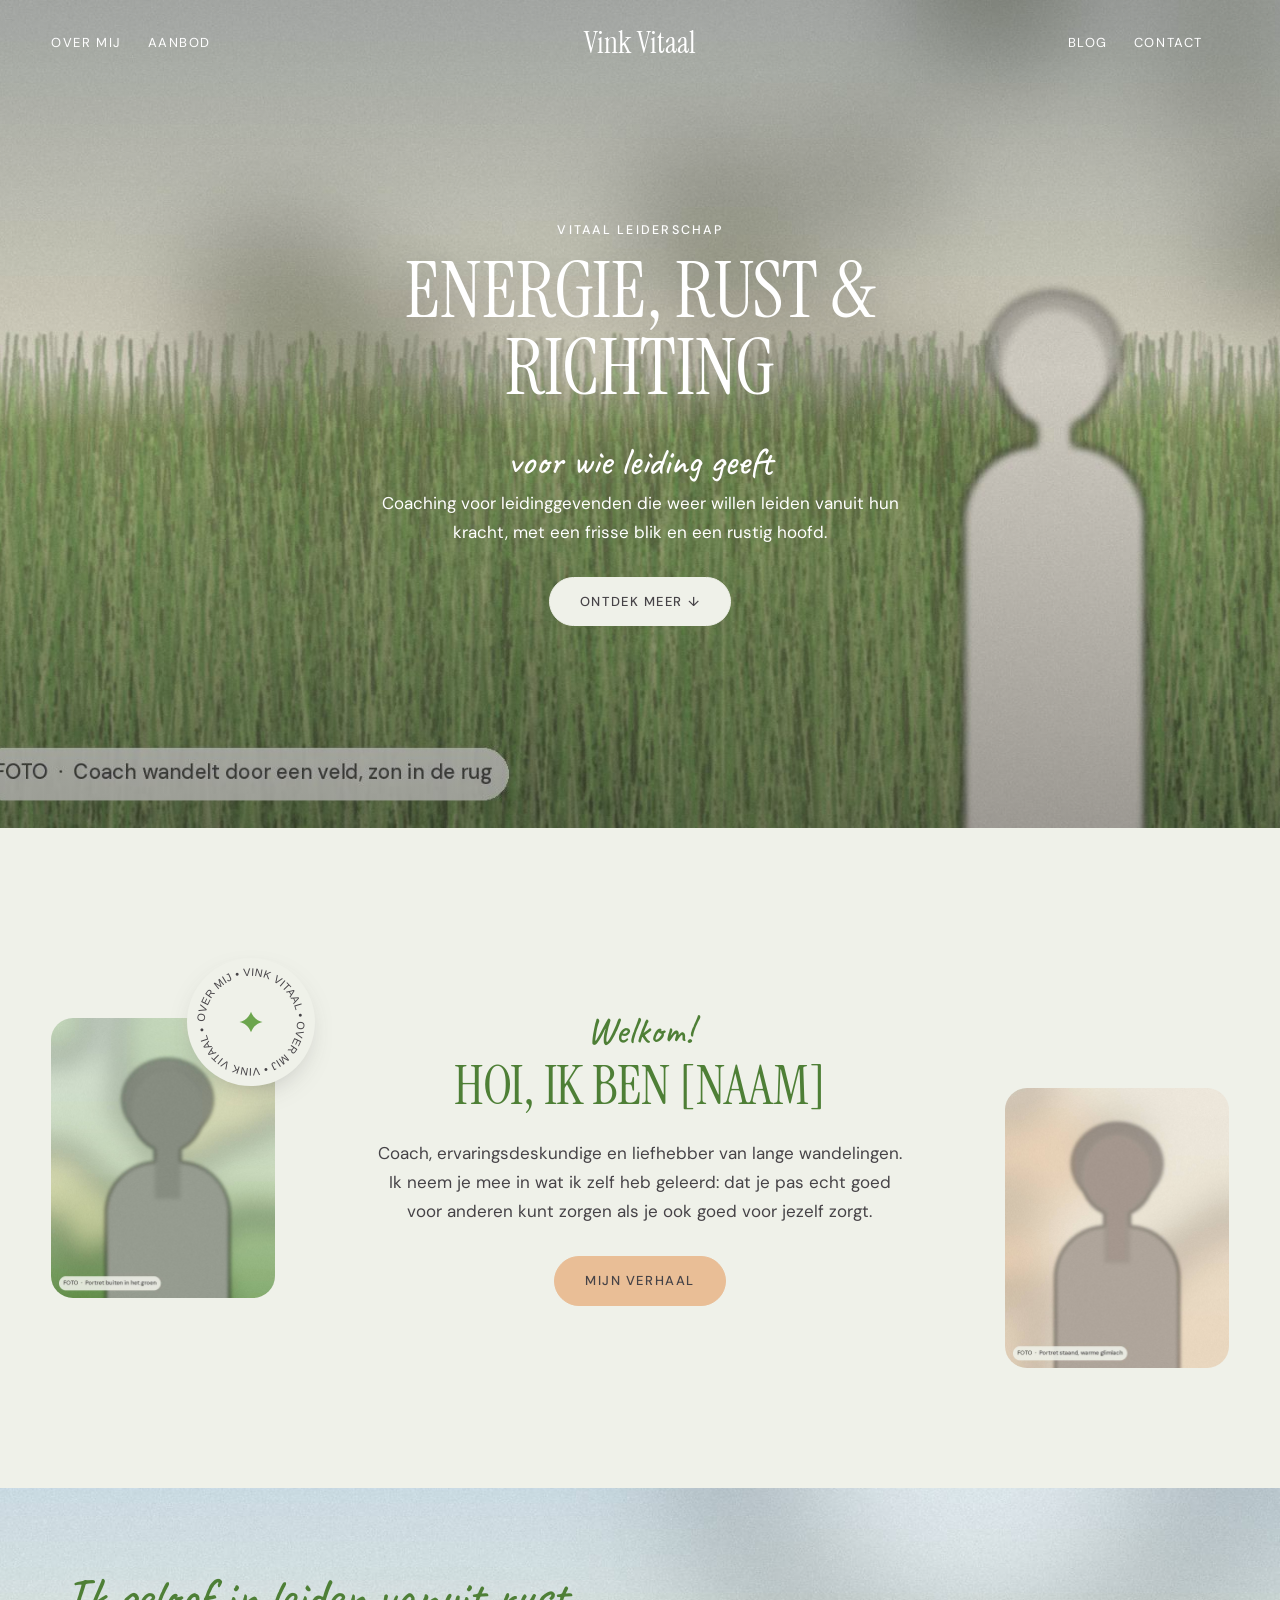
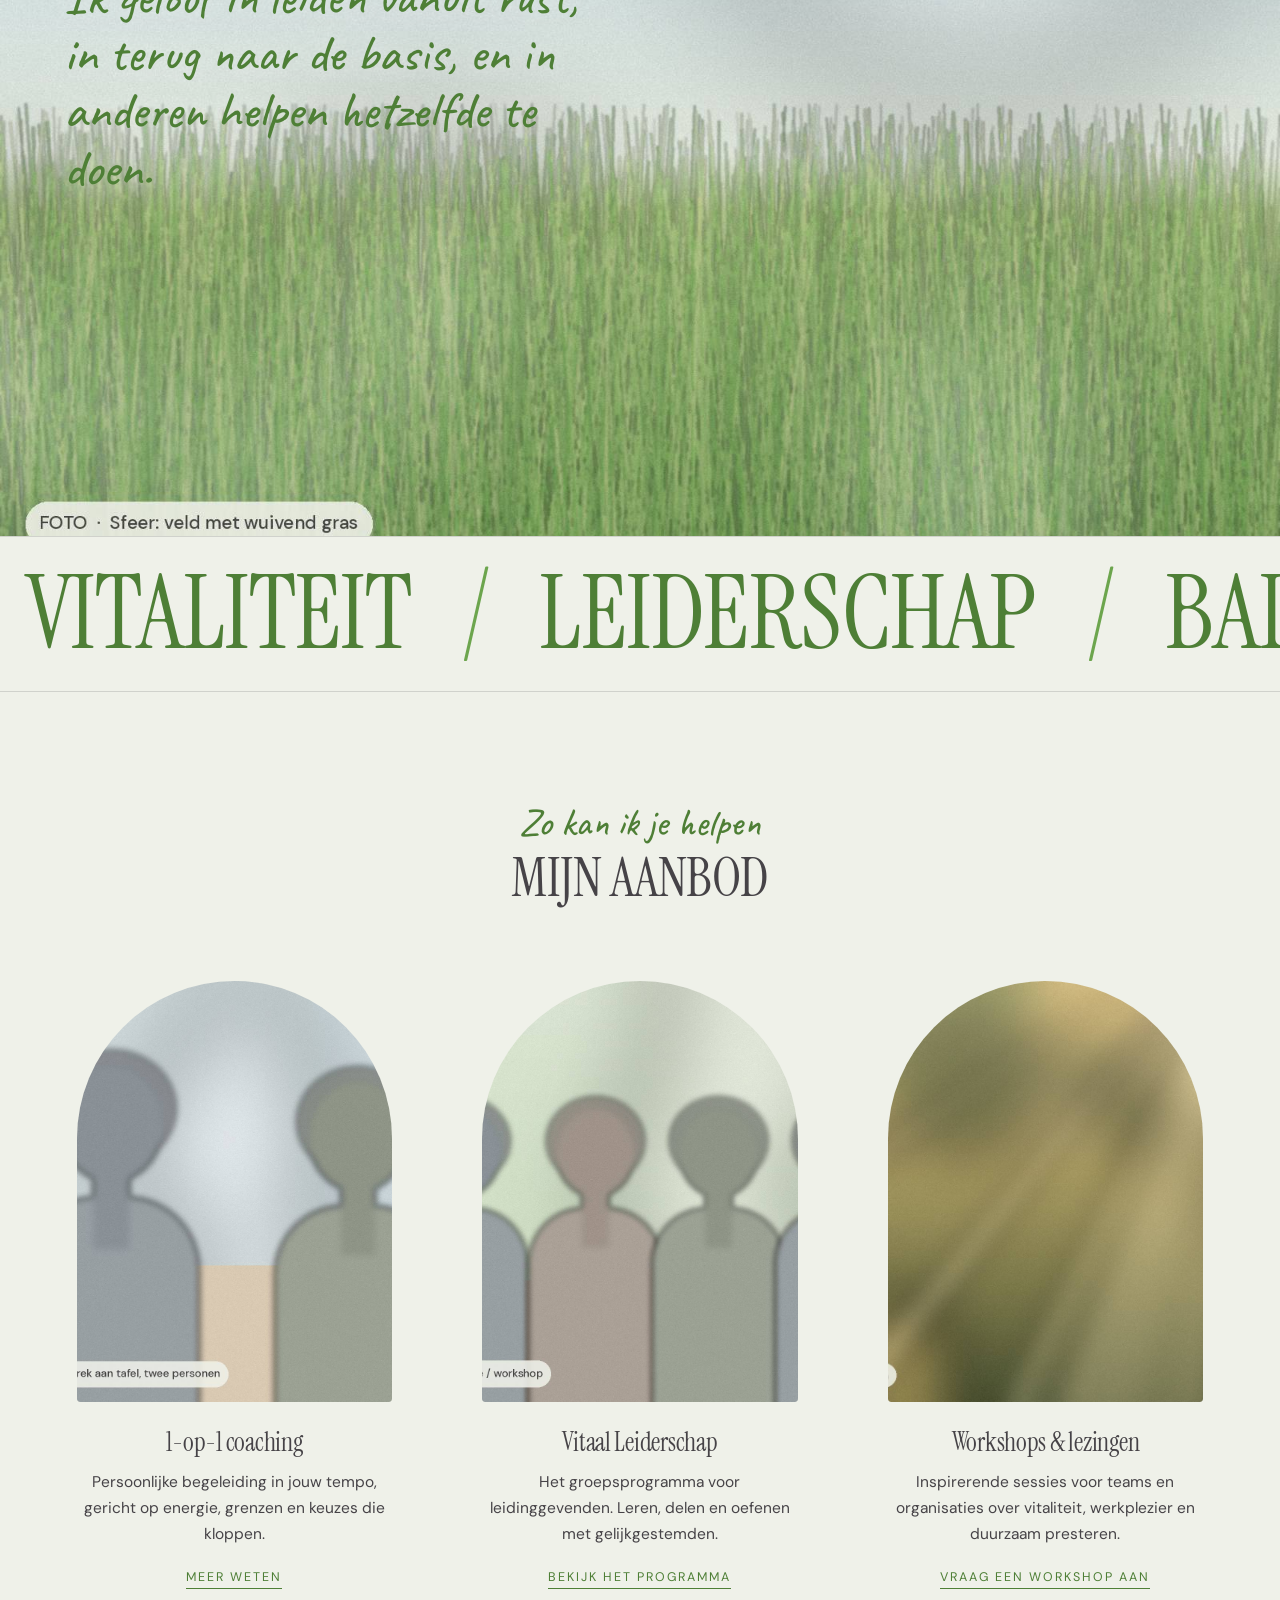
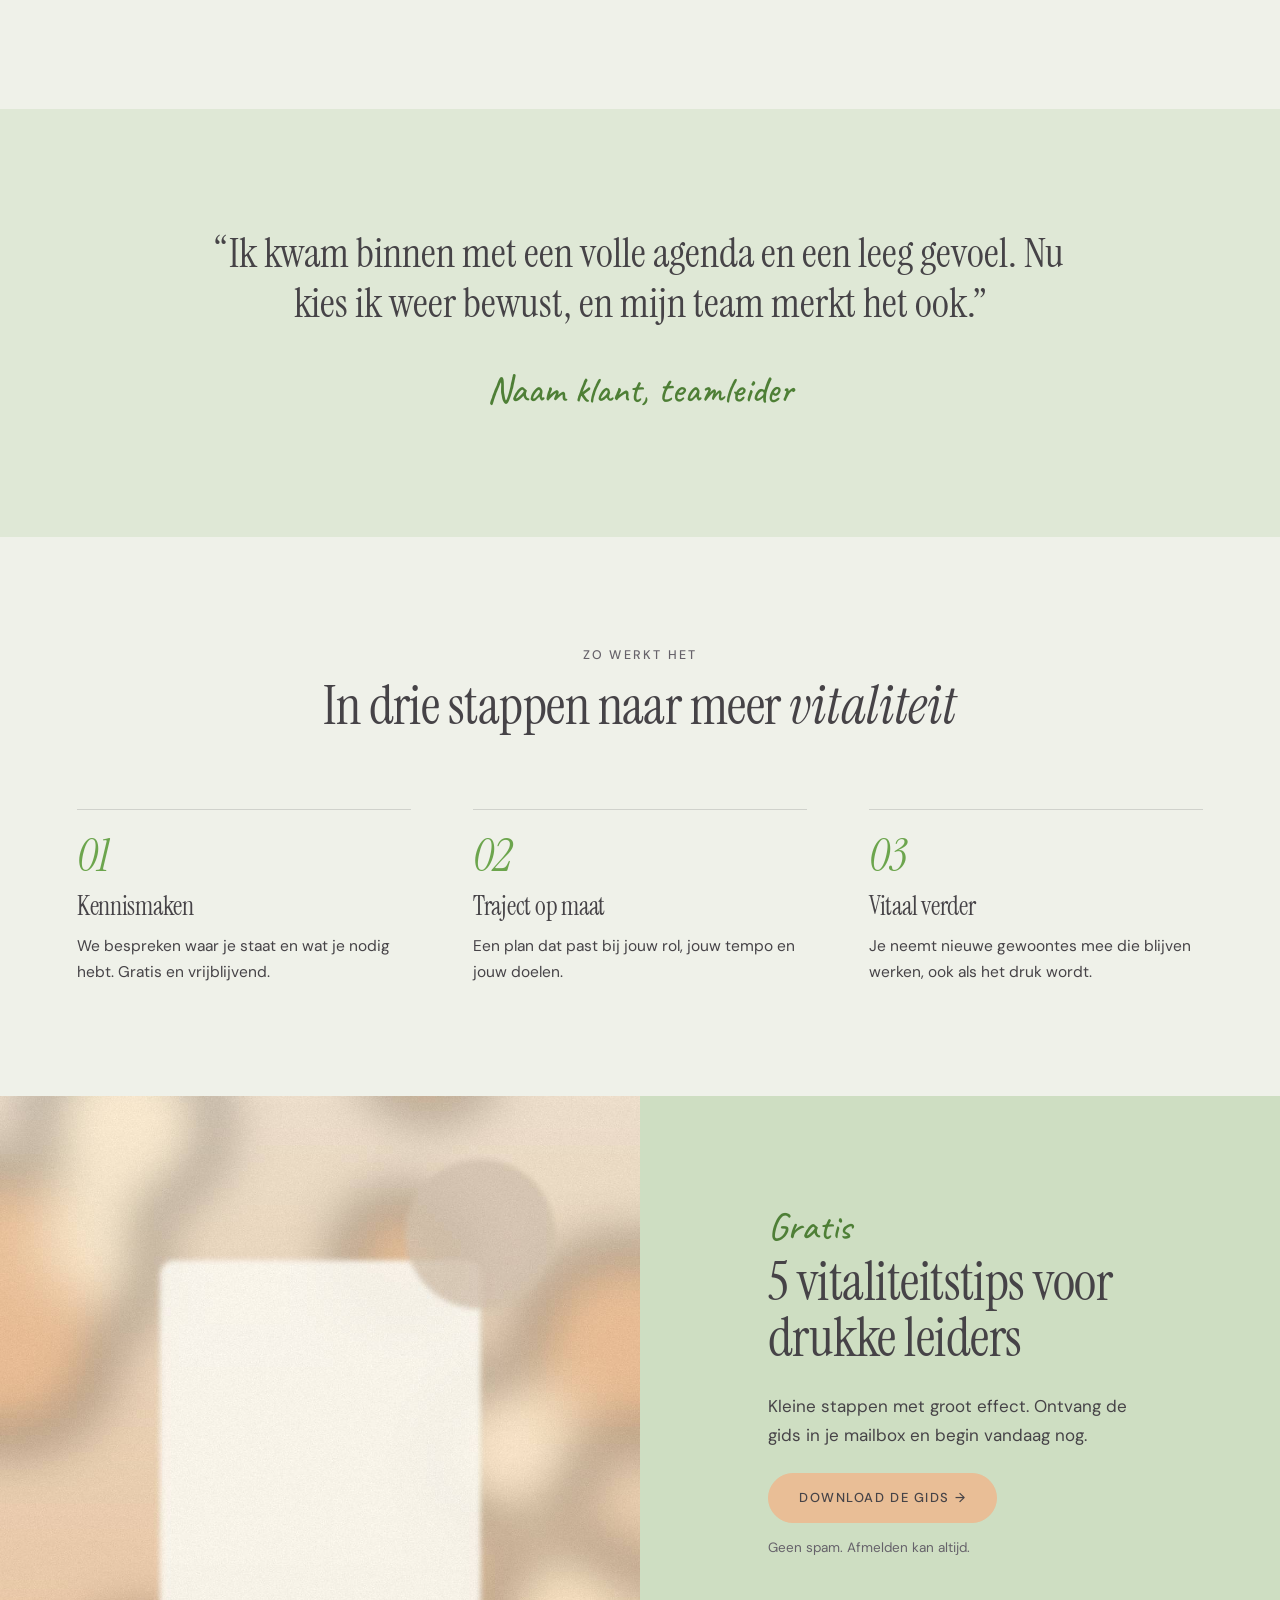
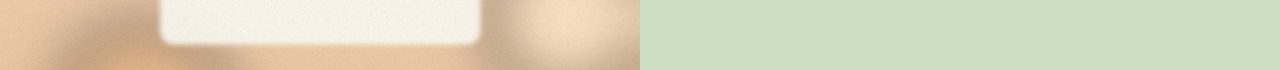
==== preview/vv-template-2-natuur.html @ 7d939888 "Drie Divi-landingspagina-templates voor Vink Vitaal - divi/vink-vitaal.css: centraal stylesheet (pal" ====
<!doctype html>
<html lang="nl">
<head>
<meta charset="utf-8">
<meta name="viewport" content="width=device-width, initial-scale=1">
<title>Vink Vitaal – Template 2 Natuur</title>
<link rel="preconnect" href="https://fonts.googleapis.com">
<link rel="preconnect" href="https://fonts.gstatic.com" crossorigin>
<link href="https://fonts.googleapis.com/css2?family=Caveat:wght@500&family=DM+Sans:ital,opsz,wght@0,9..40,300..600;1,9..40,300..600&family=Instrument+Serif:ital@0;1&display=swap" rel="stylesheet">
<link rel="stylesheet" href="divi-shim.css">
<link rel="stylesheet" href="../divi/vink-vitaal.css">
<style>
.et_pb_section_0{padding-top:130px;padding-bottom:110px;}
@media (max-width:767px){.et_pb_section_0{padding-top:110px;padding-bottom:80px;}}
.et_pb_row_0{width:92%;max-width:1360px;padding-top:28px;padding-bottom:28px;}
.et_pb_row_1{width:88%;max-width:900px;padding-top:0px;padding-bottom:0px;}
.et_pb_button_0_wrapper{margin-top:26px!important;margin-bottom:0px!important}
.et_pb_section_1{padding-top:120px;padding-bottom:120px;}
@media (max-width:767px){.et_pb_section_1{padding-top:64px;padding-bottom:64px;}}
.et_pb_row_2{width:92%;max-width:1300px;padding-top:0px;padding-bottom:0px;}
.et_pb_image_0 .et_pb_image_wrap,.et_pb_image_0 img{width:100%}
.et_pb_button_1_wrapper{margin-top:24px!important;margin-bottom:0px!important}
.et_pb_image_1 .et_pb_image_wrap,.et_pb_image_1 img{width:100%}
.et_pb_section_2{padding-top:80px;padding-bottom:300px;}
@media (max-width:767px){.et_pb_section_2{padding-top:56px;padding-bottom:200px;}}
.et_pb_row_3{width:90%;max-width:1300px;padding-top:0px;padding-bottom:0px;}
.et_pb_section_3{padding-top:26px;padding-bottom:26px;}
@media (max-width:767px){.et_pb_section_3{padding-top:18px;padding-bottom:18px;}}
.et_pb_row_4{width:100%;max-width:100%;padding-top:0px;padding-bottom:0px;}
.et_pb_section_4{padding-top:110px;padding-bottom:120px;}
@media (max-width:767px){.et_pb_section_4{padding-top:64px;padding-bottom:64px;}}
.et_pb_row_5{width:88%;max-width:1240px;padding-top:0px;padding-bottom:50px;}
.et_pb_row_6{width:88%;max-width:1240px;padding-top:0px;padding-bottom:0px;}
.et_pb_image_2 .et_pb_image_wrap,.et_pb_image_2 img{width:100%}
.et_pb_text_7{margin-top:26px!important;margin-bottom:0px!important}
.et_pb_image_3 .et_pb_image_wrap,.et_pb_image_3 img{width:100%}
.et_pb_text_8{margin-top:26px!important;margin-bottom:0px!important}
.et_pb_image_4 .et_pb_image_wrap,.et_pb_image_4 img{width:100%}
.et_pb_text_9{margin-top:26px!important;margin-bottom:0px!important}
.et_pb_section_5{padding-top:120px;padding-bottom:120px;}
@media (max-width:767px){.et_pb_section_5{padding-top:64px;padding-bottom:64px;}}
.et_pb_row_7{width:88%;max-width:900px;padding-top:0px;padding-bottom:0px;}
.et_pb_section_6{padding-top:110px;padding-bottom:110px;}
@media (max-width:767px){.et_pb_section_6{padding-top:64px;padding-bottom:64px;}}
.et_pb_row_8{width:88%;max-width:900px;padding-top:0px;padding-bottom:50px;}
.et_pb_row_9{width:88%;max-width:1240px;padding-top:0px;padding-bottom:0px;}
.et_pb_section_7{padding-top:0px;padding-bottom:0px;}
@media (max-width:767px){.et_pb_section_7{padding-top:0px;padding-bottom:0px;}}
.et_pb_row_10{width:100%;max-width:100%;padding-top:0px;padding-bottom:0px;}
.et_pb_column_20{padding:110px 10% 110px 10%}
@media (max-width:767px){.et_pb_column_20{padding:56px 6% 56px 6%}}
.et_pb_button_2_wrapper{margin-top:24px!important;margin-bottom:14px!important}
</style>
</head>
<body>
<div id="page-container"><div id="et-main-area"><div id="main-content"><div class="et-l et-l--post"><div class="et_builder_inner_content">
<div class="et_pb_section et_pb_section_0 vv vv-hero-vol vv-overlay et_section_regular" style="background-color:#5C6B45;background-image:url(../afbeeldingen/vv-hero-natuur.jpg);background-size:cover;background-position:center;">
<div class="et_pb_row et_pb_row_0 et_pb_gutters3 vv-topbalk vv-midden">
<div class="et_pb_column et_pb_column_1_3 et_pb_column_0" style="">
<div class="et_pb_module et_pb_text et_pb_text_0 et_pb_text_align_left et_pb_bg_layout_light vv-menu vv-op-foto"><div class="et_pb_text_inner"><p><a href="#">Over mij</a><a href="#">Aanbod</a></p></div></div>
</div>
<div class="et_pb_column et_pb_column_1_3 et_pb_column_1" style="">
<div class="et_pb_module et_pb_text et_pb_text_1 et_pb_text_align_center et_pb_bg_layout_light vv-merknaam vv-op-foto"><div class="et_pb_text_inner"><p>Vink Vitaal</p></div></div>
</div>
<div class="et_pb_column et_pb_column_1_3 et_pb_column_2 et-last-child" style="">
<div class="et_pb_module et_pb_text et_pb_text_2 et_pb_text_align_left et_pb_bg_layout_light vv-menu vv-op-foto"><div class="et_pb_text_inner"><p style="text-align:right"><a href="#">Blog</a><a href="#">Contact</a></p></div></div>
</div>
</div>
<div class="et_pb_row et_pb_row_1 et_pb_gutters3">
<div class="et_pb_column et_pb_column_4_4 et_pb_column_3 et-last-child" style="">
<div class="et_pb_module et_pb_text et_pb_text_3 et_pb_text_align_center et_pb_bg_layout_light vv-op-foto vv-hoofdletters vv-smal" data-vv-anim><div class="et_pb_text_inner"><h4>Vitaal Leiderschap</h4>
<h1>Energie, rust &amp; richting</h1>
<p class="vv-hand">voor wie leiding geeft</p>
<p>Coaching voor leidinggevenden die weer willen leiden vanuit hun kracht, met een frisse blik en een rustig hoofd.</p></div></div>
<div class="et_pb_button_module_wrapper et_pb_button_0_wrapper et_pb_button_alignment_center et_pb_module" data-vv-anim><a class="et_pb_button et_pb_button_0 vv-btn vv-btn--licht et_pb_bg_layout_light" href="#welkom">Ontdek meer ↓</a></div>
</div>
</div>
</div>
<div class="et_pb_section et_pb_section_1 vv  et_section_regular" style="background-color:#EFF1E9;">
<div class="et_pb_row et_pb_row_2 et_pb_gutters4 vv-midden">
<div class="et_pb_column et_pb_column_1_4 et_pb_column_4" style="">
<div class="et_pb_module et_pb_code et_pb_code_0 vv-badge-wrap"><div class="et_pb_code_inner"><div class="vv-badge" aria-hidden="true"></div></div></div>
<div class="et_pb_module et_pb_image et_pb_image_0 vv-beeld vv-beeld--staand" data-vv-anim><span class="et_pb_image_wrap"><img src="../afbeeldingen/vv-portret-buiten.jpg" alt="Portret van de coach buiten"></span></div>
</div>
<div class="et_pb_column et_pb_column_1_2 et_pb_column_5" style="">
<div class="et_pb_module et_pb_text et_pb_text_4 et_pb_text_align_center et_pb_bg_layout_light vv-hoofdletters vv-groen-kop" data-vv-anim><div class="et_pb_text_inner"><p class="vv-hand">Welkom!</p>
<h2>Hoi, ik ben [Naam]</h2>
<p>Coach, ervaringsdeskundige en liefhebber van lange wandelingen. Ik neem je mee in wat ik zelf heb geleerd: dat je pas echt goed voor anderen kunt zorgen als je ook goed voor jezelf zorgt.</p></div></div>
<div class="et_pb_button_module_wrapper et_pb_button_1_wrapper et_pb_button_alignment_center et_pb_module" data-vv-anim><a class="et_pb_button et_pb_button_1 vv-btn vv-btn--warm et_pb_bg_layout_light" href="#">Mijn verhaal</a></div>
</div>
<div class="et_pb_column et_pb_column_1_4 et_pb_column_6 et-last-child" style="">
<div class="et_pb_module et_pb_image et_pb_image_1 vv-beeld vv-beeld--staand vv-omlaag" data-vv-anim><span class="et_pb_image_wrap"><img src="../afbeeldingen/vv-portret-staand.jpg" alt="Portret van de coach"></span></div>
</div>
</div>
</div>
<div class="et_pb_section et_pb_section_2 vv vv-hoog et_section_regular" style="background-color:#CEDEC2;background-image:url(../afbeeldingen/vv-sfeer-gras.jpg);background-size:cover;background-position:center;">
<div class="et_pb_row et_pb_row_3 et_pb_gutters3">
<div class="et_pb_column et_pb_column_1_2 et_pb_column_7" style="">
<div class="et_pb_module et_pb_text et_pb_text_5 et_pb_text_align_left et_pb_bg_layout_light vv-hand-groot" data-vv-anim><div class="et_pb_text_inner"><p>Ik geloof in leiden vanuit rust, in terug naar de basis, en in anderen helpen hetzelfde te doen.</p></div></div>
</div>
<div class="et_pb_column et_pb_column_1_2 et_pb_column_8 et-last-child" style="">
</div>
</div>
</div>
<div class="et_pb_section et_pb_section_3 vv vv-lijnen et_section_regular" style="background-color:#EFF1E9;">
<div class="et_pb_row et_pb_row_4 et_pb_gutters3">
<div class="et_pb_column et_pb_column_4_4 et_pb_column_9 et-last-child" style="">
<div class="et_pb_module et_pb_code et_pb_code_1"><div class="et_pb_code_inner"><div class="vv-band vv-band--groot" aria-hidden="true"><div class="vv-band__spoor"><span>Vitaliteit</span><span>Leiderschap</span><span>Balans</span><span>Energie</span><span>Rust</span><span>Vitaliteit</span><span>Leiderschap</span><span>Balans</span><span>Energie</span><span>Rust</span></div></div></div></div>
</div>
</div>
</div>
<div class="et_pb_section et_pb_section_4 vv  et_section_regular" style="background-color:#EFF1E9;">
<div class="et_pb_row et_pb_row_5 et_pb_gutters3">
<div class="et_pb_column et_pb_column_4_4 et_pb_column_10 et-last-child" style="">
<div class="et_pb_module et_pb_text et_pb_text_6 et_pb_text_align_center et_pb_bg_layout_light vv-hoofdletters" data-vv-anim><div class="et_pb_text_inner"><p class="vv-hand">Zo kan ik je helpen</p><h2>Mijn aanbod</h2></div></div>
</div>
</div>
<div class="et_pb_row et_pb_row_6 et_pb_gutters4">
<div class="et_pb_column et_pb_column_1_3 et_pb_column_11" style="">
<div class="et_pb_module et_pb_image et_pb_image_2 vv-beeld vv-beeld--boog" data-vv-anim><span class="et_pb_image_wrap"><img src="../afbeeldingen/vv-werk-gesprek.jpg" alt="Coachgesprek"></span></div>
<div class="et_pb_module et_pb_text et_pb_text_7 et_pb_text_align_center et_pb_bg_layout_light vv-dienst" data-vv-anim><div class="et_pb_text_inner"><h3>1-op-1 coaching</h3><p>Persoonlijke begeleiding in jouw tempo, gericht op energie, grenzen en keuzes die kloppen.</p><p class="vv-meer"><a href="#">Meer weten</a></p></div></div>
</div>
<div class="et_pb_column et_pb_column_1_3 et_pb_column_12" style="">
<div class="et_pb_module et_pb_image et_pb_image_3 vv-beeld vv-beeld--boog" data-vv-anim><span class="et_pb_image_wrap"><img src="../afbeeldingen/vv-werk-team.jpg" alt="Teamsessie"></span></div>
<div class="et_pb_module et_pb_text et_pb_text_8 et_pb_text_align_center et_pb_bg_layout_light vv-dienst" data-vv-anim><div class="et_pb_text_inner"><h3>Vitaal Leiderschap</h3><p>Het groepsprogramma voor leidinggevenden. Leren, delen en oefenen met gelijkgestemden.</p><p class="vv-meer"><a href="#">Bekijk het programma</a></p></div></div>
</div>
<div class="et_pb_column et_pb_column_1_3 et_pb_column_13 et-last-child" style="">
<div class="et_pb_module et_pb_image et_pb_image_4 vv-beeld vv-beeld--boog" data-vv-anim><span class="et_pb_image_wrap"><img src="../afbeeldingen/vv-sfeer-bos.jpg" alt="Sfeerbeeld bos"></span></div>
<div class="et_pb_module et_pb_text et_pb_text_9 et_pb_text_align_center et_pb_bg_layout_light vv-dienst" data-vv-anim><div class="et_pb_text_inner"><h3>Workshops &amp; lezingen</h3><p>Inspirerende sessies voor teams en organisaties over vitaliteit, werkplezier en duurzaam presteren.</p><p class="vv-meer"><a href="#">Vraag een workshop aan</a></p></div></div>
</div>
</div>
</div>
<div class="et_pb_section et_pb_section_5 vv  et_section_regular" style="background-color:#DFE8D6;">
<div class="et_pb_row et_pb_row_7 et_pb_gutters3">
<div class="et_pb_column et_pb_column_4_4 et_pb_column_14 et-last-child" style="">
<div class="et_pb_module et_pb_text et_pb_text_10 et_pb_text_align_center et_pb_bg_layout_light vv-groot-citaat" data-vv-anim><div class="et_pb_text_inner"><p>“Ik kwam binnen met een volle agenda en een leeg gevoel. Nu kies ik weer bewust, en mijn team merkt het ook.”</p>
<p class="vv-hand">Naam klant, teamleider</p></div></div>
</div>
</div>
</div>
<div class="et_pb_section et_pb_section_6 vv  et_section_regular" style="background-color:#EFF1E9;">
<div class="et_pb_row et_pb_row_8 et_pb_gutters3">
<div class="et_pb_column et_pb_column_4_4 et_pb_column_15 et-last-child" style="">
<div class="et_pb_module et_pb_text et_pb_text_11 et_pb_text_align_center et_pb_bg_layout_light" data-vv-anim><div class="et_pb_text_inner"><h4>Zo werkt het</h4><h2>In drie stappen naar meer <em>vitaliteit</em></h2></div></div>
</div>
</div>
<div class="et_pb_row et_pb_row_9 et_pb_gutters3">
<div class="et_pb_column et_pb_column_1_3 et_pb_column_16" style="">
<div class="et_pb_module et_pb_text et_pb_text_12 et_pb_text_align_left et_pb_bg_layout_light vv-stap" data-vv-anim><div class="et_pb_text_inner"><span class="vv-nummer">01</span><h3>Kennismaken</h3><p>We bespreken waar je staat en wat je nodig hebt. Gratis en vrijblijvend.</p></div></div>
</div>
<div class="et_pb_column et_pb_column_1_3 et_pb_column_17" style="">
<div class="et_pb_module et_pb_text et_pb_text_13 et_pb_text_align_left et_pb_bg_layout_light vv-stap" data-vv-anim><div class="et_pb_text_inner"><span class="vv-nummer">02</span><h3>Traject op maat</h3><p>Een plan dat past bij jouw rol, jouw tempo en jouw doelen.</p></div></div>
</div>
<div class="et_pb_column et_pb_column_1_3 et_pb_column_18 et-last-child" style="">
<div class="et_pb_module et_pb_text et_pb_text_14 et_pb_text_align_left et_pb_bg_layout_light vv-stap" data-vv-anim><div class="et_pb_text_inner"><span class="vv-nummer">03</span><h3>Vitaal verder</h3><p>Je neemt nieuwe gewoontes mee die blijven werken, ook als het druk wordt.</p></div></div>
</div>
</div>
</div>
<div class="et_pb_section et_pb_section_7 vv  et_section_regular" style="background-color:#EFF1E9;">
<div class="et_pb_row et_pb_row_10 et_pb_gutters1 et_pb_equal_columns">
<div class="et_pb_column et_pb_column_1_2 et_pb_column_19 vv-beeldkolom" style="background-color:#ECDAC4;background-image:url(../afbeeldingen/vv-sfeer-detail.jpg);background-size:cover;background-position:center;">
</div>
<div class="et_pb_column et_pb_column_1_2 et_pb_column_20 et-last-child" style="background-color:#CEDEC2;">
<div class="et_pb_module et_pb_text et_pb_text_15 et_pb_text_align_left et_pb_bg_layout_light" data-vv-anim><div class="et_pb_text_inner"><p class="vv-hand">Gratis</p>
<h2>5 vitaliteitstips voor drukke leiders</h2>
<p>Kleine stappen met groot effect. Ontvang de gids in je mailbox en begin vandaag nog.</p></div></div>
<div class="et_pb_button_module_wrapper et_pb_button_2_wrapper et_pb_button_alignment_left et_pb_module" data-vv-anim><a class="et_pb_button et_pb_button_2 vv-btn vv-btn--warm et_pb_bg_layout_light" href="#">Download de gids →</a></div>
<div class="et_pb_module et_pb_text et_pb_text_16 et_pb_text_align_left et_pb_bg_layout_light vv-noot" data-vv-anim><div class="et_pb_text_inner"><p>Geen spam. Afmelden kan altijd.</p></div></div>
</div>
</div>
</div>
</div></div></div></div></div>
<script src="divi-shim.js"></script>
</body>
</html>
---- preview/divi-shim.css ----
/* Alleen voor de preview: een benadering van Divi's eigen basis-CSS,
   zodat divi/vink-vitaal.css hier hetzelfde werkt als op de echte site.
   Dit bestand hoort NIET in WordPress. */
*, *::before, *::after { box-sizing: border-box; }
html, body { margin: 0; padding: 0; }
body { font-family: 'Open Sans', Arial, sans-serif; font-size: 14px; color: #666; line-height: 1.7em; background: #fff; }
h1, h2, h3, h4, h5, h6 { margin: 0; padding-bottom: 10px; line-height: 1em; font-weight: 500; color: #333; }
p { margin: 0; padding-bottom: 1em; }
p:last-of-type { padding-bottom: 0; }
ul { margin: 0; padding: 0 0 23px 1em; line-height: 26px; }
a { color: #2ea3f2; text-decoration: none; }
img { max-width: 100%; height: auto; vertical-align: middle; border: 0; }

.et_pb_section { position: relative; background-color: #fff; background-position: 50%; background-size: cover; padding: 4% 0; }
.et_pb_row { width: 80%; max-width: 1080px; margin: auto; position: relative; padding: 2% 0; }
.et_pb_row::after { content: ""; display: block; clear: both; visibility: hidden; height: 0; }
.et_pb_column { float: left; position: relative; z-index: 2; min-height: 1px; background-size: cover; background-position: center; }
.et_pb_column_4_4 { width: 100%; }
.et_pb_gutters3 .et_pb_column { margin-right: 5.5%; }
.et_pb_gutters3 .et_pb_column_1_2 { width: 47.25%; }
.et_pb_gutters3 .et_pb_column_1_3 { width: 29.6667%; }
.et_pb_gutters3 .et_pb_column_2_3 { width: 64.833%; }
.et_pb_gutters3 .et_pb_column_1_4 { width: 20.875%; }
.et_pb_gutters1 .et_pb_column { margin-right: 0; }
.et_pb_gutters1 .et_pb_column_1_2 { width: 50%; }
.et_pb_gutters1 .et_pb_column_1_3 { width: 33.3333%; }
.et_pb_gutters1 .et_pb_column_1_4 { width: 25%; }
.et_pb_gutters2 .et_pb_column { margin-right: 3%; }
.et_pb_gutters2 .et_pb_column_1_2 { width: 48.5%; }
.et_pb_gutters2 .et_pb_column_1_3 { width: 31.3333%; }
.et_pb_gutters2 .et_pb_column_1_4 { width: 22.75%; }
.et_pb_gutters4 .et_pb_column { margin-right: 8%; }
.et_pb_gutters4 .et_pb_column_1_2 { width: 46%; }
.et_pb_gutters4 .et_pb_column_1_3 { width: 28%; }
.et_pb_gutters4 .et_pb_column_1_4 { width: 19%; }
.et_pb_row .et_pb_column.et-last-child { margin-right: 0; }
.et_pb_equal_columns { display: flex; }
.et_pb_equal_columns > .et_pb_column { float: none; }

.et_pb_module { position: relative; background-size: cover; background-position: 50%; }
.et_pb_column .et_pb_module:not(:last-child) { margin-bottom: 30px; }
.et_pb_gutters1 .et_pb_column .et_pb_module:not(:last-child) { margin-bottom: 0; }
.et_pb_text { word-wrap: break-word; }
.et_pb_text_align_center { text-align: center; }
.et_pb_button_module_wrapper.et_pb_button_alignment_center { text-align: center; }
.et_pb_button_module_wrapper.et_pb_button_alignment_right { text-align: right; }
.et_pb_button { display: inline-block; position: relative; font-size: 20px; font-weight: 500; padding: .3em 1em; line-height: 1.7em !important; background: transparent; border: 2px solid; border-radius: 3px; color: #2ea3f2; }
.et_pb_image { margin-left: auto; margin-right: auto; line-height: 0; }
.et_pb_image .et_pb_image_wrap { display: inline-block; position: relative; max-width: 100%; }
.et_pb_toggle { border: 1px solid #d9d9d9; padding: 20px; background: #f4f4f4; }
.et_pb_toggle_title { position: relative; cursor: pointer; }
.et_pb_toggle_close .et_pb_toggle_content { display: none; }

[data-vv-anim] { opacity: 0; transform: translateY(28px); transition: opacity .9s ease-out, transform .9s ease-out; }
[data-vv-anim].vv-in { opacity: 1; transform: none; }

@media (max-width: 980px) {
  .et_pb_section { padding: 50px 0; }
  .et_pb_row { padding: 30px 0; }
  .et_pb_row .et_pb_column { width: 100% !important; margin-right: 0 !important; margin-bottom: 30px; }
  .et_pb_row .et_pb_column.et-last-child { margin-bottom: 0; }
  .et_pb_equal_columns { display: block; }
}
@media (prefers-reduced-motion: reduce) { [data-vv-anim] { opacity: 1; transform: none; transition: none; } }
---- divi/vink-vitaal.css ----
/* ==========================================================================
   VINK VITAAL — centraal stylesheet voor de Divi-templates
   --------------------------------------------------------------------------
   Waar plakken:  Divi > Thema-opties > Algemeen > Aangepaste CSS
                  (of in style.css van een child theme)
   Lettertypes:   zie divi/head-fonts.html (Divi > Thema-opties > Integratie)

   Hoe het werkt:
   - Elke sectie in de templates heeft de CSS-klasse "vv". Alleen binnen die
     secties geldt deze opmaak; de rest van je site blijft ongemoeid.
   - Kleuren en lettertypes staan hieronder als variabelen. Pas je hier één
     waarde aan, dan verandert het op alle drie de templates tegelijk.
   ========================================================================== */

:root {
  /* Basispalet uit VitaalLeiderschap_kleuropties.pdf */
  --vv-antraciet: #464347;
  --vv-creme: #EFF1E9;
  --vv-oranje: #E18030;
  --vv-groen: #6CA54D;
  --vv-blauw: #286BAE;

  /* Afgeleide, rustige tinten (gemengd met crème) voor kleurvlakken.
     Briefing: "kleuren van teksten en vlakken rustig, foto's brengen kleur". */
  --vv-creme-licht: #F7F8F3;   /* kaarten */
  --vv-salie-licht: #DFE8D6;   /* 12% groen */
  --vv-salie: #CEDEC2;         /* 25% groen */
  --vv-blauw-zacht: #C7D6DD;   /* 20% blauw */
  --vv-blauw-mid: #82A7C9;     /* grote decoratieve letters */
  --vv-zand: #ECDAC4;          /* 20% oranje */
  --vv-warm: #E9BE96;          /* 45% oranje, warme knop */
  --vv-groen-diep: #4E7F36;    /* groen voor knoppen/tekst: leesbaar (AA) */

  --vv-tekst: var(--vv-antraciet);
  --vv-tekst-zacht: #66626A;
  --vv-lijn: rgba(70, 67, 71, .18);

  --vv-serif: 'Instrument Serif', Georgia, 'Times New Roman', serif;
  --vv-sans: 'DM Sans', system-ui, -apple-system, 'Segoe UI', Arial, sans-serif;
  --vv-hand: 'Caveat', 'Segoe Script', cursive;

  --vv-radius: 22px;
  --vv-radius-klein: 12px;
  --vv-schaduw: 0 18px 40px -22px rgba(70, 67, 71, .35);
}

/* ---------- Basis typografie ---------------------------------------------- */

.vv {
  font-family: var(--vv-sans);
  color: var(--vv-tekst);
  -webkit-font-smoothing: antialiased;
}
.vv .et_pb_module p,
.vv .et_pb_module li {
  font-family: var(--vv-sans);
  font-size: 17px;
  line-height: 1.7;
  color: var(--vv-tekst);
  font-weight: 400;
}
.vv .et_pb_module p { padding-bottom: 1em; }
.vv .et_pb_module p:last-child { padding-bottom: 0; }
.vv .et_pb_module strong { font-weight: 600; }

.vv .et_pb_module h1,
.vv .et_pb_module h2,
.vv .et_pb_module h3 {
  font-family: var(--vv-serif);
  font-weight: 400;
  color: var(--vv-tekst);
  letter-spacing: -0.01em;
  padding-bottom: 0;
  margin: 0 0 .45em;
}
.vv .et_pb_module h1 { font-size: clamp(44px, 6vw, 84px); line-height: 1.0; }
.vv .et_pb_module h2 { font-size: clamp(34px, 4.2vw, 58px); line-height: 1.06; }
.vv .et_pb_module h3 { font-size: clamp(26px, 2.4vw, 34px); line-height: 1.12; }
.vv .et_pb_module h1 em,
.vv .et_pb_module h2 em,
.vv .et_pb_module h3 em { font-style: italic; }

/* h4 = klein "label" boven een kop (eyebrow) */
.vv .et_pb_module h4 {
  font-family: var(--vv-sans);
  font-size: 12.5px;
  font-weight: 500;
  letter-spacing: .18em;
  text-transform: uppercase;
  color: var(--vv-tekst-zacht);
  line-height: 1.4;
  padding-bottom: 0;
  margin: 0 0 1.1em;
}
.vv .et_pb_module h5 {
  font-family: var(--vv-sans);
  font-size: 14px; font-weight: 500;
  color: var(--vv-tekst-zacht);
  padding: 0; margin: 1.2em 0 0;
}
.vv .et_pb_module a:not(.et_pb_button) { color: var(--vv-groen-diep); }

/* Hulpklassen voor tekstmodules */
.vv .vv-hoofdletters h1, .vv .vv-hoofdletters h2 { text-transform: uppercase; letter-spacing: -0.005em; }
.vv .vv-groen-kop h1, .vv .vv-groen-kop h2 { color: var(--vv-groen-diep); }
.vv .vv-intro p { font-size: 19px; }
.vv .vv-smal { max-width: 560px; }
.vv .et_pb_text_align_center.vv-smal { margin-left: auto; margin-right: auto; }
.vv .vv-statement h2 { font-size: clamp(32px, 3.8vw, 52px); line-height: 1.12; }

/* Handgeschreven accent (Caveat): <p class="vv-hand">Welkom!</p> */
.vv .et_pb_module .vv-hand,
.vv .et_pb_module p.vv-hand {
  font-family: var(--vv-hand);
  font-size: clamp(30px, 3vw, 42px);
  line-height: 1.1;
  color: var(--vv-groen-diep);
  font-weight: 500;
  padding-bottom: .15em;
}

.vv .vv-hand-groot.et_pb_module p {
  font-family: var(--vv-hand); font-size: clamp(34px, 4vw, 56px); line-height: 1.12;
  color: var(--vv-groen-diep); font-weight: 500; text-shadow: 0 0 24px rgba(255,255,255,.55);
}

/* Handgetekende cirkel om een woord: <span class="vv-cirkel">woord</span> */
.vv .vv-cirkel { position: relative; display: inline-block; white-space: nowrap; }
.vv .vv-cirkel::after {
  content: ""; position: absolute; left: -10%; top: -14%; width: 120%; height: 132%;
  background: url("data:image/svg+xml,%3Csvg xmlns='http://www.w3.org/2000/svg' viewBox='0 0 200 80' preserveAspectRatio='none'%3E%3Cpath d='M30 12 C 80 -2, 175 4, 192 32 C 206 60, 140 76, 88 74 C 36 72, 4 60, 8 38 C 12 18, 52 8, 118 10' fill='none' stroke='%236CA54D' stroke-width='2.2' stroke-linecap='round'/%3E%3C/svg%3E") no-repeat center / 100% 100%;
  pointer-events: none;
}

/* Tekst op een donkere foto */
.vv .vv-op-foto h1, .vv .vv-op-foto h2, .vv .vv-op-foto h3,
.vv .vv-op-foto h4, .vv .vv-op-foto p { color: #fff !important; }
.vv .vv-op-foto h1, .vv .vv-op-foto h2 { text-shadow: 0 2px 30px rgba(0,0,0,.18); }

/* ---------- Knoppen ------------------------------------------------------- */
/* Divi-knopmodule + klasse "vv-btn" (plus eventueel een variant). */

.vv .et_pb_button.vv-btn,
.vv .et_pb_button.vv-btn:hover {
  font-family: var(--vv-sans) !important;
  font-size: 13px !important;
  font-weight: 500 !important;
  letter-spacing: .12em !important;
  text-transform: uppercase !important;
  line-height: 1.2 !important;
  padding: 16px 30px !important;
  border-radius: 999px !important;
  border: 1px solid var(--vv-groen-diep) !important;
  background: var(--vv-groen-diep) !important;
  color: #fff !important;
}
.vv .et_pb_button.vv-btn { transition: transform .25s ease, background-color .25s ease, color .25s ease, box-shadow .25s ease !important; }
.vv .et_pb_button.vv-btn:hover {
  background: var(--vv-antraciet) !important;
  border-color: var(--vv-antraciet) !important;
  transform: translateY(-2px);
  box-shadow: var(--vv-schaduw);
}
.vv .et_pb_button.vv-btn::after,
.vv .et_pb_button.vv-btn::before { display: none !important; }

/* Variant: omlijnd */
.vv .et_pb_button.vv-btn--lijn { background: transparent !important; color: var(--vv-tekst) !important; border-color: var(--vv-tekst) !important; }
.vv .et_pb_button.vv-btn--lijn:hover { background: var(--vv-antraciet) !important; color: #fff !important; }
/* Variant: warm (zachte oranjetint, donkere tekst) */
.vv .et_pb_button.vv-btn--warm { background: var(--vv-warm) !important; border-color: var(--vv-warm) !important; color: var(--vv-antraciet) !important; }
.vv .et_pb_button.vv-btn--warm:hover { background: var(--vv-antraciet) !important; border-color: var(--vv-antraciet) !important; color: #fff !important; }
/* Variant: licht (op een foto) */
.vv .et_pb_button.vv-btn--licht { background: var(--vv-creme) !important; border-color: var(--vv-creme) !important; color: var(--vv-antraciet) !important; }
.vv .et_pb_button.vv-btn--licht:hover { background: #fff !important; border-color: #fff !important; color: var(--vv-antraciet) !important; }
/* Variant: omlijnd licht (op een foto) */
.vv .et_pb_button.vv-btn--lijn-licht { background: transparent !important; color: #fff !important; border-color: rgba(255,255,255,.8) !important; }
.vv .et_pb_button.vv-btn--lijn-licht:hover { background: var(--vv-creme) !important; border-color: var(--vv-creme) !important; color: var(--vv-antraciet) !important; }
/* Variant: rechthoekig (template Rust) */
.vv .et_pb_button.vv-btn--recht { border-radius: 2px !important; }
/* Variant: klein (topbalk) */
.vv .et_pb_button.vv-btn--klein { padding: 11px 20px !important; font-size: 11.5px !important; }

/* Kaart = tekstmodule + direct daaronder een knopmodule */
.vv .vv-kaart {
  background: var(--vv-creme-licht);
  border-radius: var(--vv-radius) var(--vv-radius) 0 0;
  padding: 44px 40px 26px;
  margin-bottom: 0 !important;
  text-align: center;
}
.vv .vv-kaart + .et_pb_button_module_wrapper {
  background: var(--vv-creme-licht);
  border-radius: 0 0 var(--vv-radius) var(--vv-radius);
  padding: 4px 40px 44px;
  margin-bottom: 0 !important;
  text-align: center;
}
.vv .vv-kaart h3 { font-size: clamp(30px, 2.8vw, 40px); }

/* ---------- Lopende tekstband (Code-module) -------------------------------
   <div class="vv-band"><div class="vv-band__spoor">
     <span>Tekst</span><span>Tekst</span> ... (2x dezelfde reeks)
   </div></div>                                                              */
.vv .vv-band { overflow: hidden; width: 100%; }
.vv .vv-band__spoor {
  display: flex; width: max-content;
  animation: vv-band 38s linear infinite;
}
.vv .vv-band:hover .vv-band__spoor { animation-play-state: paused; }
.vv .vv-band__spoor span {
  font-family: var(--vv-serif);
  font-size: 22px; line-height: 1;
  text-transform: uppercase; letter-spacing: .04em;
  color: var(--vv-tekst);
  padding: 0 28px; white-space: nowrap;
  display: inline-flex; align-items: center;
}
.vv .vv-band__spoor span::after { content: "✳"; font-size: 14px; color: var(--vv-groen); margin-left: 56px; }
.vv .vv-band--groot .vv-band__spoor { animation-duration: 55s; }
.vv .vv-band--groot .vv-band__spoor span { font-size: clamp(54px, 8vw, 120px); color: var(--vv-groen-diep); padding: 0 .25em; letter-spacing: -.005em; }
.vv .vv-band--groot .vv-band__spoor span::after { content: "/"; font-size: inherit; color: var(--vv-groen); margin-left: .5em; }
.vv .vv-band--klein .vv-band__spoor span { font-family: var(--vv-sans); font-size: 12.5px; letter-spacing: .2em; }
@keyframes vv-band { from { transform: translateX(0); } to { transform: translateX(-50%); } }

/* ---------- Beelden ------------------------------------------------------- */
.vv .vv-beeld { margin-bottom: 0 !important; width: 100%; }
.vv .vv-beeld .et_pb_image_wrap { display: block; width: 100%; overflow: hidden; border-radius: var(--vv-radius); }
.vv .vv-beeld img { display: block; width: 100%; height: 100%; object-fit: cover; transition: transform 1.2s ease; }
.vv .vv-beeld:hover img { transform: scale(1.03); }
.vv .vv-beeld--staand img { aspect-ratio: 4 / 5; }
.vv .vv-beeld--liggend img { aspect-ratio: 4 / 3; }
.vv .vv-beeld--hero img { aspect-ratio: 5 / 4; }
.vv .vv-beeld--vierkant img { aspect-ratio: 1 / 1; }
.vv .vv-beeld--boog .et_pb_image_wrap { border-radius: 999px 999px var(--vv-radius) var(--vv-radius); }
.vv .vv-beeld--boog img { aspect-ratio: 3 / 4; }
.vv .vv-beeld--recht .et_pb_image_wrap { border-radius: 0; }
.vv .vv-beeld--klein .et_pb_image_wrap { border-radius: var(--vv-radius-klein); }

/* Logo in de topbalk */
.vv .vv-logo { margin-bottom: 0 !important; }
.vv .vv-logo img { width: 150px; height: auto; }

/* Zwevende kleine fotootjes (template Groei) — verdwijnen op mobiel */
.vv .vv-zweef { position: absolute !important; z-index: 3; width: 34% !important; box-shadow: var(--vv-schaduw); border-radius: var(--vv-radius-klein); }
.vv .vv-zweef--lb { left: -22%; top: -6%; transform: rotate(-4deg); }
.vv .vv-zweef--rb { right: -34%; bottom: -16%; width: 30% !important; transform: rotate(3deg); }

/* ---------- Draaiende badge (Code-module met <div class="vv-badge"></div>) */
.vv .vv-badge-wrap { position: relative; height: 0; margin: 0 !important; z-index: 4; }
.vv .vv-badge {
  position: absolute; right: -40px; top: -60px;
  width: 128px; height: 128px; border-radius: 50%;
  background: var(--vv-creme) url("data:image/svg+xml,%3Csvg xmlns='http://www.w3.org/2000/svg' viewBox='0 0 200 200'%3E%3Cdefs%3E%3Cpath id='c' d='M100,100 m-72,0 a72,72 0 1,1 144,0 a72,72 0 1,1 -144,0'/%3E%3C/defs%3E%3Ctext font-family='DM Sans,Arial,sans-serif' font-size='17' letter-spacing='3' fill='%23464347'%3E%3CtextPath href='%23c' textLength='446' lengthAdjust='spacing'%3EOVER MIJ • VINK VITAAL • OVER MIJ • VINK VITAAL • %3C/textPath%3E%3C/text%3E%3Cpath d='M100 84 C104 94,110 98,118 100 C110 102,104 106,100 116 C96 106,90 102,82 100 C90 98,96 94,100 84Z' fill='%236CA54D'/%3E%3C/svg%3E") center / 100% 100% no-repeat;
  animation: vv-draai 22s linear infinite;
  box-shadow: 0 10px 30px -14px rgba(70,67,71,.4);
}
@keyframes vv-draai { to { transform: rotate(360deg); } }

/* ---------- Kaarten met citaten (ervaringen) ------------------------------ */
.vv .vv-citaat {
  background: var(--vv-creme-licht);
  border-radius: var(--vv-radius);
  padding: 34px 32px 30px;
  height: 100%;
  transition: transform .35s ease, box-shadow .35s ease;
}
.vv .vv-citaat:hover { transform: translateY(-4px); box-shadow: var(--vv-schaduw); }
.vv .vv-citaat h3 { font-size: 26px; line-height: 1.15; margin-bottom: .6em; }
.vv .vv-citaat p { font-size: 15.5px; }
.vv .vv-initialen {
  display: inline-flex; align-items: center; justify-content: center;
  width: 48px; height: 48px; border-radius: 50%;
  background: var(--vv-salie); color: var(--vv-groen-diep);
  font-family: var(--vv-serif); font-size: 20px; font-style: italic;
  margin-bottom: 18px;
}
.vv .vv-gelijk .et_pb_column { display: flex; flex-direction: column; }
.vv .vv-gelijk .et_pb_column > .et_pb_module:last-child { flex: 1; }

/* Groot citaat (één ervaring) */
.vv .vv-groot-citaat p:first-child {
  font-family: var(--vv-serif); font-size: clamp(28px, 3.2vw, 44px); line-height: 1.2;
}

/* ---------- Grote typografie ---------------------------------------------- */
.vv .vv-reuze h2 {
  font-size: clamp(56px, 14vw, 230px) !important;
  line-height: .86 !important;
  text-transform: uppercase;
  color: var(--vv-blauw-mid) !important;
  letter-spacing: -0.02em;
  white-space: nowrap;
  margin: 0 !important;
}
.vv .vv-reuze h2 em { text-transform: none; }

/* ---------- Secties ------------------------------------------------------- */
.vv .et_pb_column { position: relative; }
.vv-hero-vol { min-height: 92vh; display: flex; flex-direction: column; justify-content: center; }
/* Topbalk bovenin een hero-sectie */
.vv .vv-topbalk { position: absolute !important; top: 0; left: 0; right: 0; margin: 0 auto !important; z-index: 5; }
.vv .vv-topbalk--lijn { border-bottom: 1px solid rgba(255,255,255,.35); }
@media (min-width: 981px) {
  .vv .vv-midden { display: flex; align-items: center; }
  .vv .vv-midden > .et_pb_column { float: none; }
  .vv .vv-omlaag { margin-top: 140px; }
}
.vv-overlay { position: relative; }
.vv-overlay::before {
  content: ""; position: absolute; inset: 0; z-index: 1; pointer-events: none;
  background: linear-gradient(180deg, rgba(40,38,41,.30) 0%, rgba(40,38,41,.12) 45%, rgba(40,38,41,.38) 100%);
}
.vv-overlay > .et_pb_row { position: relative; z-index: 2; }

.vv-hoog { min-height: 72vh; }
.vv-overflow { overflow: hidden; }
.vv .vv-kolom-midden { display: flex; flex-direction: column; justify-content: center; }
.vv .vv-beeldkolom { min-height: 340px; }

/* Topbalk */
.vv .vv-menu p { font-size: 13px !important; letter-spacing: .12em; text-transform: uppercase; }
.vv .vv-menu a { color: inherit !important; text-decoration: none; margin-right: 26px; }
.vv .vv-merknaam p { font-family: var(--vv-serif) !important; font-size: 30px !important; line-height: 1 !important; }

/* Kolommen met een dunne verticale lijn ertussen (template Rust) */
.vv .vv-lijnkolommen > .et_pb_column:not(:last-child) { border-right: 1px solid var(--vv-lijn); }
.vv-lijnen { border-top: 1px solid var(--vv-lijn); border-bottom: 1px solid var(--vv-lijn); }

/* "Leiden vanuit —— rust" onderschrift */
.vv .vv-lijntekst { display: flex; align-items: center; gap: 18px; font-size: 12.5px; letter-spacing: .18em; text-transform: uppercase; color: var(--vv-tekst-zacht); }
.vv .vv-lijntekst::before { content: none; }
.vv .vv-lijntekst i { flex: 1; height: 1px; background: var(--vv-lijn); }
.vv .vv-lijntekst em { font-family: var(--vv-serif); font-size: 20px; letter-spacing: .02em; text-transform: none; }

/* Dienstkaart met dunne rand (template Rust) */
.vv .vv-rand {
  border: 1px solid var(--vv-lijn);
  padding: 18px 18px 30px;
  height: 100%;
  background: rgba(255,255,255,.25);
  transition: background-color .35s ease;
}
.vv .vv-rand:hover { background: rgba(255,255,255,.6); }
.vv .vv-rand .vv-beeld { margin-bottom: 22px !important; }
.vv .vv-dienst h3 { font-size: 26px; }
.vv .vv-dienst p { font-size: 15.5px; }
.vv .vv-meer a { font-size: 12.5px; letter-spacing: .16em; text-transform: uppercase; text-decoration: none; border-bottom: 1px solid currentColor; padding-bottom: 3px; }

/* Stappen */
.vv .vv-stap { border-top: 1px solid var(--vv-lijn); padding-top: 22px; }
.vv .vv-stap .vv-nummer { display: block; font-family: var(--vv-serif); font-style: italic; font-size: 46px; line-height: 1; color: var(--vv-groen); margin-bottom: 14px; }
.vv .vv-stap h3 { font-size: 26px; }
.vv .vv-stap p { font-size: 15.5px; }

/* Lijst met vinkjes */
.vv .vv-vinklijst ul { list-style: none; padding: 0 !important; margin: 0 0 1.4em; }
.vv .vv-vinklijst li { position: relative; padding: 0 0 .7em 34px; }
.vv .vv-vinklijst li::before {
  content: ""; position: absolute; left: 0; top: .32em; width: 20px; height: 20px; border-radius: 50%;
  background: var(--vv-salie) url("data:image/svg+xml,%3Csvg xmlns='http://www.w3.org/2000/svg' viewBox='0 0 20 20'%3E%3Cpath d='M6 10.5l2.6 2.6L14.5 7' fill='none' stroke='%234E7F36' stroke-width='1.8' stroke-linecap='round' stroke-linejoin='round'/%3E%3C/svg%3E") center / 100% no-repeat;
}

/* Kleine noot onder een knop */
.vv .vv-noot p { font-size: 13.5px !important; color: var(--vv-tekst-zacht) !important; }

/* ---------- Veelgestelde vragen (Divi Toggle-module + klasse vv-vraag) ---- */
.vv .et_pb_toggle.vv-vraag {
  background: transparent !important;
  border: 0; border-bottom: 1px solid var(--vv-lijn);
  padding: 26px 0; margin-bottom: 0 !important;
}
.vv .et_pb_toggle.vv-vraag .et_pb_toggle_title {
  font-family: var(--vv-serif); font-size: 26px; line-height: 1.2; font-weight: 400;
  color: var(--vv-tekst); padding: 0 48px 0 0; margin: 0; cursor: pointer; position: relative;
}
.vv .et_pb_toggle.vv-vraag .et_pb_toggle_title::before {
  content: "+" !important; font-family: var(--vv-sans) !important; font-size: 26px; font-weight: 300;
  color: var(--vv-groen-diep); position: absolute; right: 4px; top: 50%; margin-top: -.6em; line-height: 1.2;
}
.vv .et_pb_toggle_open.vv-vraag .et_pb_toggle_title::before { content: "–" !important; }
.vv .et_pb_toggle.vv-vraag .et_pb_toggle_content { padding-top: 14px; }

/* ---------- Responsive ---------------------------------------------------- */
@media (max-width: 1240px) {
  .vv .vv-zweef--rb { display: none !important; }
}
@media (max-width: 980px) {
  .vv .vv-zweef { display: none !important; }
  .vv .vv-badge { right: 10px; top: -50px; width: 104px; height: 104px; }
  .vv .vv-lijnkolommen > .et_pb_column:not(:last-child) { border-right: 0; }
  .vv .vv-menu { display: none; }
  .vv .vv-reuze h2 { white-space: normal; }
  .vv-hero-vol { min-height: 78vh; }
  .vv .vv-kaart, .vv .vv-kaart + .et_pb_button_module_wrapper { padding-left: 26px; padding-right: 26px; }
}
@media (max-width: 767px) {
  .vv .et_pb_module p, .vv .et_pb_module li { font-size: 16px; }
  .vv .vv-intro p { font-size: 17px; }
  .vv .vv-band__spoor span { font-size: 18px; }
}

/* Rustig voor wie beweging liever uitzet */
@media (prefers-reduced-motion: reduce) {
  .vv .vv-band__spoor, .vv .vv-badge { animation: none; }
  .vv .vv-beeld img, .vv .vv-citaat, .vv .et_pb_button.vv-btn { transition: none !important; }
}
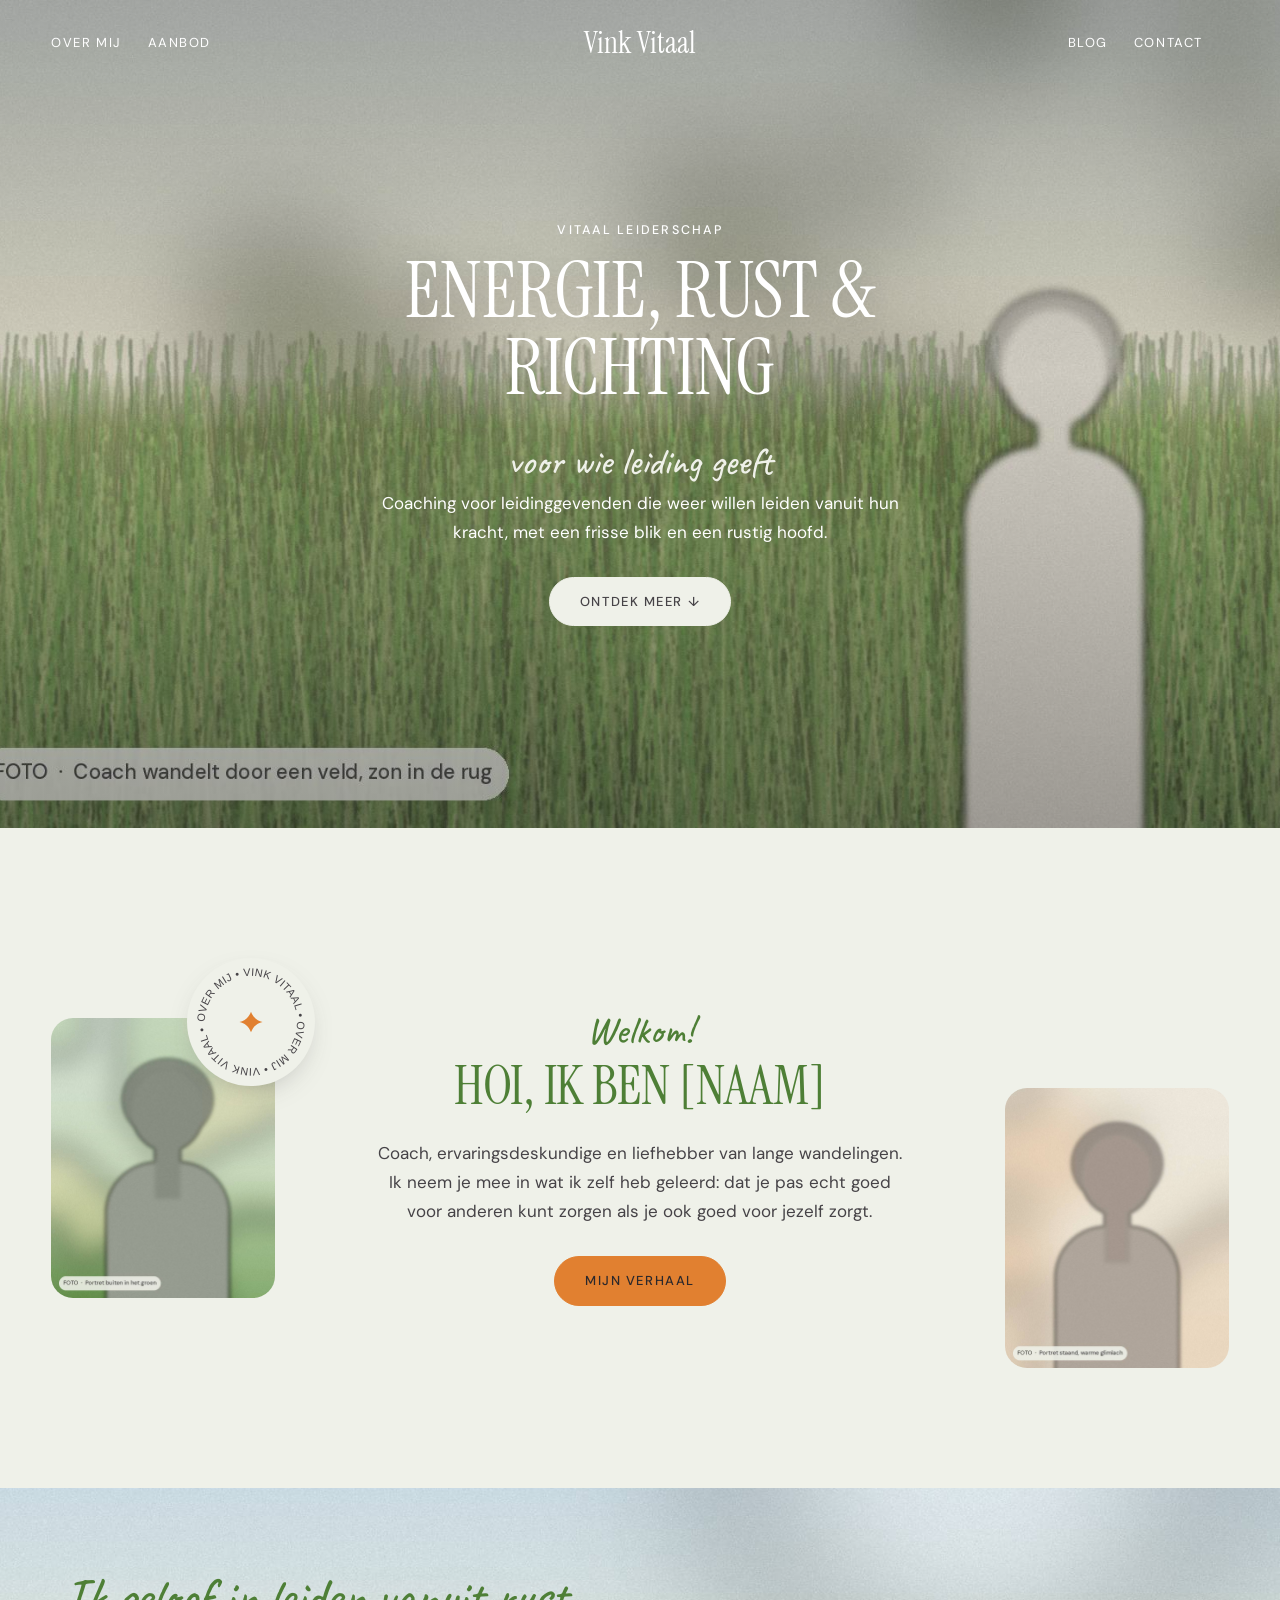
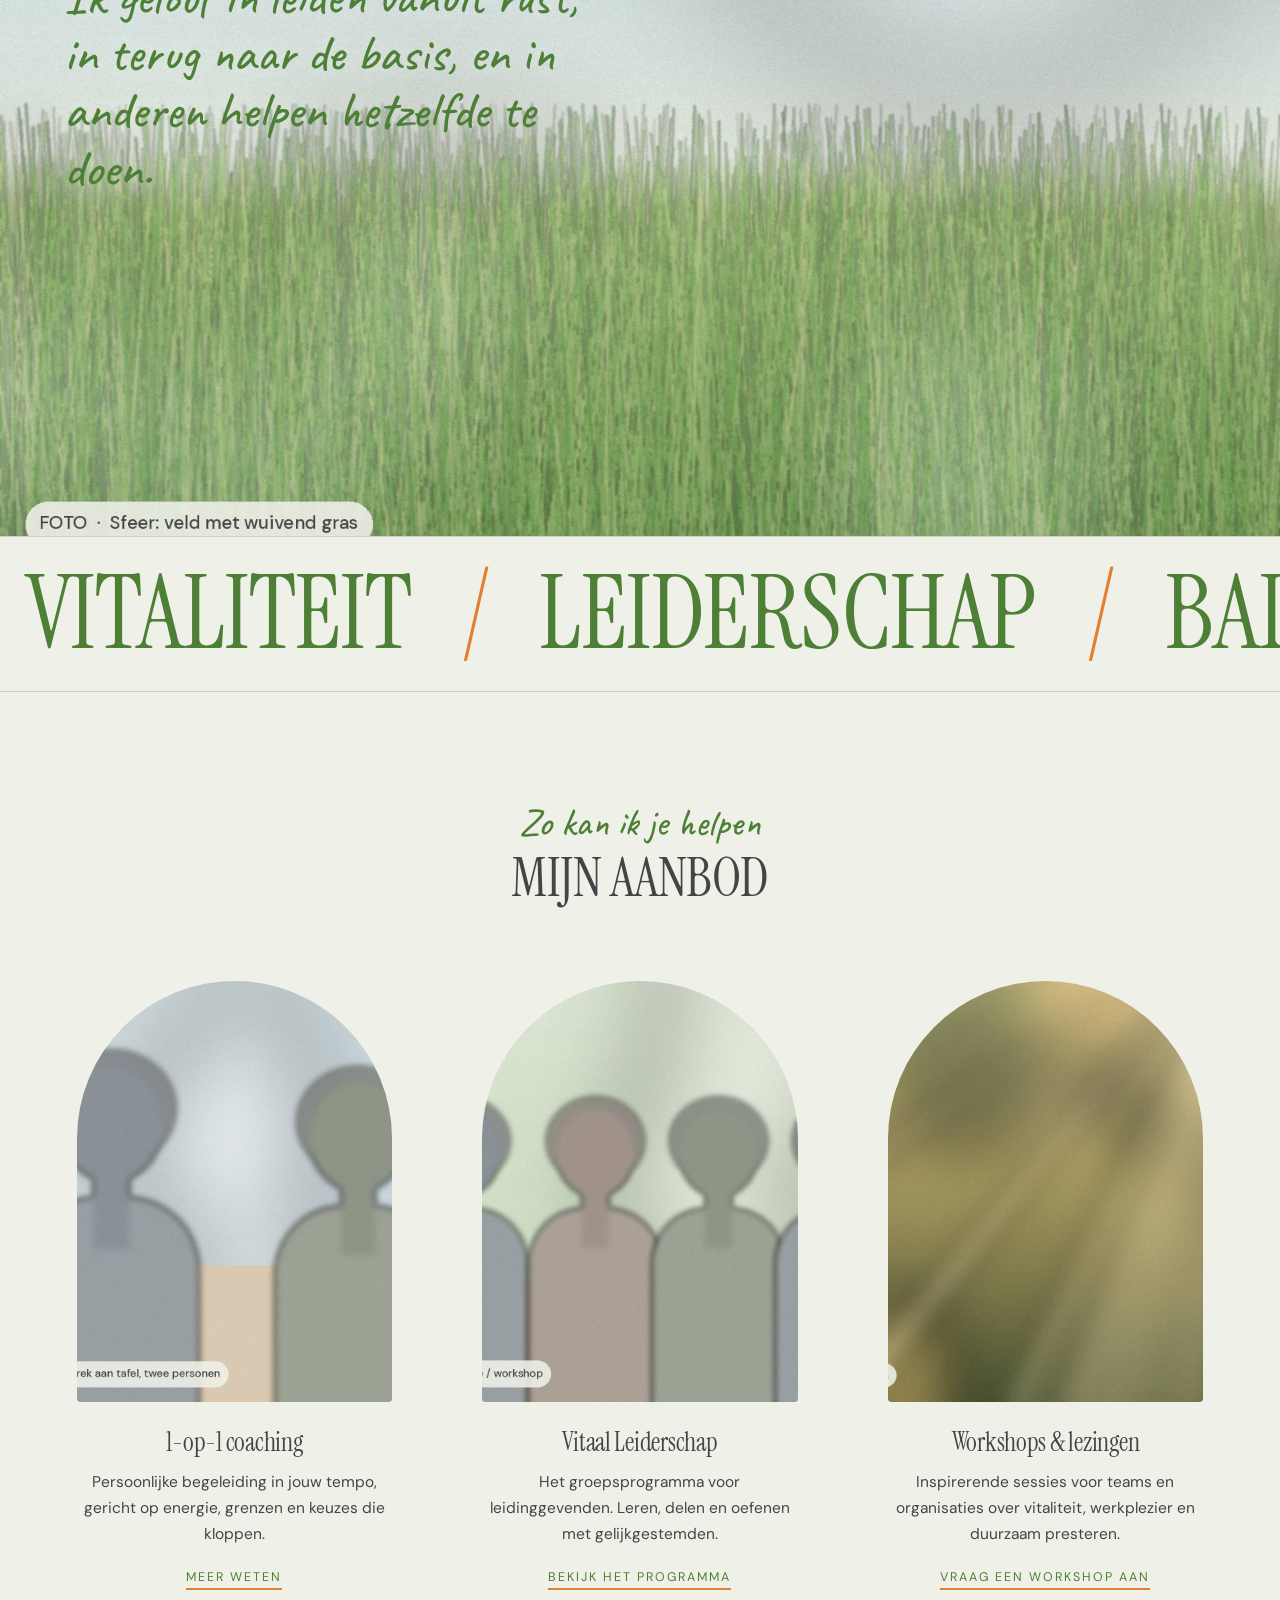
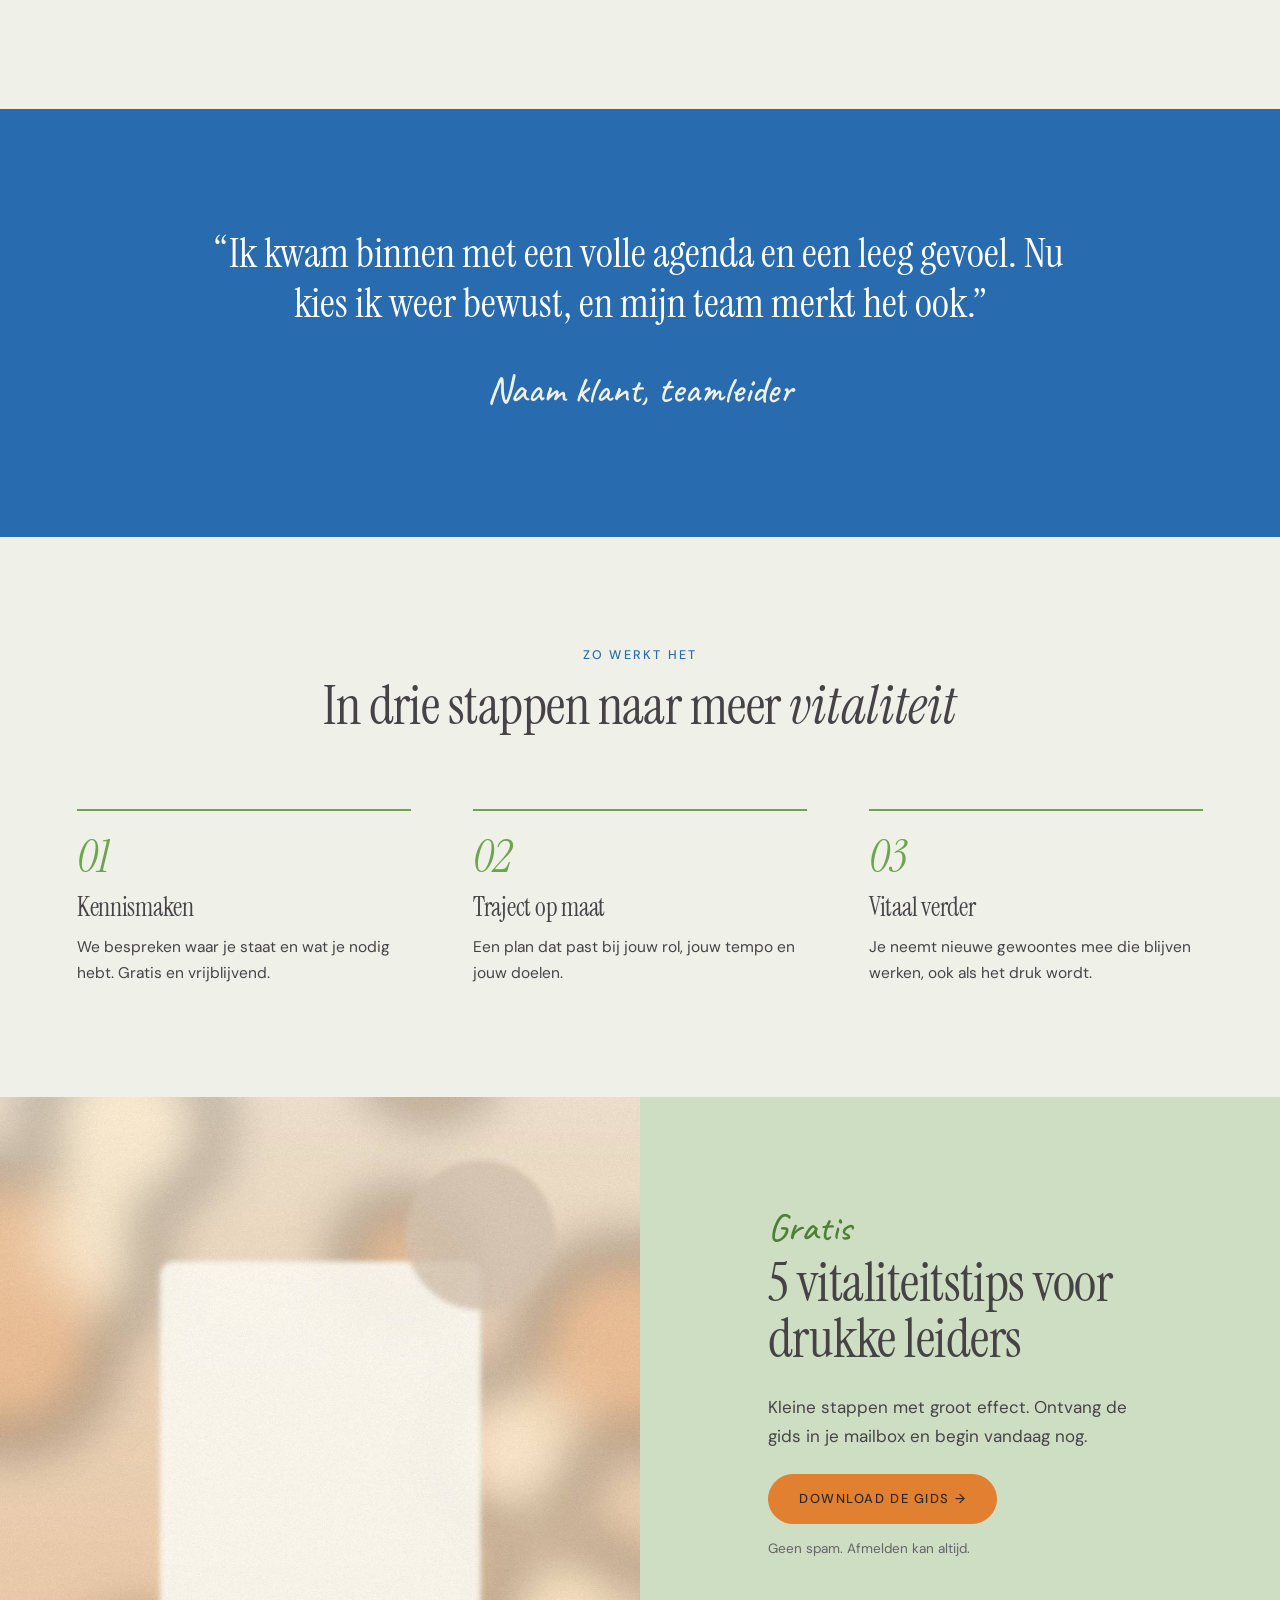
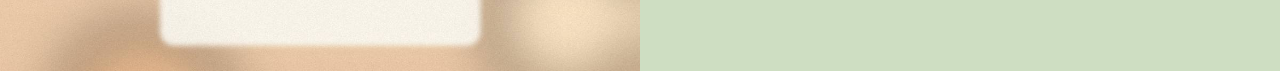
==== commit 8a7a47cf: "Kleurenpalet duidelijker zichtbaar in alle drie de templates - Groen, oranje en blauw uit de pdf nu " ====
--- a/preview/vv-template-2-natuur.html
+++ b/preview/vv-template-2-natuur.html
@@ -93,7 +93,7 @@
 </div>
 </div>
 </div>
-<div class="et_pb_section et_pb_section_2 vv vv-hoog et_section_regular" style="background-color:#CEDEC2;background-image:url(../afbeeldingen/vv-sfeer-gras.jpg);background-size:cover;background-position:center;">
+<div class="et_pb_section et_pb_section_2 vv vv-hoog vv-tint et_section_regular" style="background-color:#CEDEC2;background-image:url(../afbeeldingen/vv-sfeer-gras.jpg);background-size:cover;background-position:center;">
 <div class="et_pb_row et_pb_row_3 et_pb_gutters3">
 <div class="et_pb_column et_pb_column_1_2 et_pb_column_7" style="">
 <div class="et_pb_module et_pb_text et_pb_text_5 et_pb_text_align_left et_pb_bg_layout_light vv-hand-groot" data-vv-anim><div class="et_pb_text_inner"><p>Ik geloof in leiden vanuit rust, in terug naar de basis, en in anderen helpen hetzelfde te doen.</p></div></div>
@@ -130,10 +130,10 @@
 </div>
 </div>
 </div>
-<div class="et_pb_section et_pb_section_5 vv  et_section_regular" style="background-color:#DFE8D6;">
+<div class="et_pb_section et_pb_section_5 vv  et_section_regular" style="background-color:#286BAE;">
 <div class="et_pb_row et_pb_row_7 et_pb_gutters3">
 <div class="et_pb_column et_pb_column_4_4 et_pb_column_14 et-last-child" style="">
-<div class="et_pb_module et_pb_text et_pb_text_10 et_pb_text_align_center et_pb_bg_layout_light vv-groot-citaat" data-vv-anim><div class="et_pb_text_inner"><p>“Ik kwam binnen met een volle agenda en een leeg gevoel. Nu kies ik weer bewust, en mijn team merkt het ook.”</p>
+<div class="et_pb_module et_pb_text et_pb_text_10 et_pb_text_align_center et_pb_bg_layout_light vv-groot-citaat vv-op-foto" data-vv-anim><div class="et_pb_text_inner"><p>“Ik kwam binnen met een volle agenda en een leeg gevoel. Nu kies ik weer bewust, en mijn team merkt het ook.”</p>
 <p class="vv-hand">Naam klant, teamleider</p></div></div>
 </div>
 </div>
--- a/divi/vink-vitaal.css
+++ b/divi/vink-vitaal.css
@@ -28,8 +28,8 @@
   --vv-blauw-zacht: #C7D6DD;   /* 20% blauw */
   --vv-blauw-mid: #82A7C9;     /* grote decoratieve letters */
   --vv-zand: #ECDAC4;          /* 20% oranje */
-  --vv-warm: #E9BE96;          /* 45% oranje, warme knop */
   --vv-groen-diep: #4E7F36;    /* groen voor knoppen/tekst: leesbaar (AA) */
+  --vv-tekst-op-oranje: #2B282C; /* donkere tekst op oranje: leesbaar (AA) */
 
   --vv-tekst: var(--vv-antraciet);
   --vv-tekst-zacht: #66626A;
@@ -87,11 +87,13 @@
   font-weight: 500;
   letter-spacing: .18em;
   text-transform: uppercase;
-  color: var(--vv-tekst-zacht);
+  color: var(--vv-blauw);
   line-height: 1.4;
   padding-bottom: 0;
   margin: 0 0 1.1em;
 }
+/* Op getinte vlakken (sectieklasse vv-tint) is blauw te licht voor kleine tekst */
+.vv-tint .et_pb_module h4 { color: var(--vv-tekst); }
 .vv .et_pb_module h5 {
   font-family: var(--vv-sans);
   font-size: 14px; font-weight: 500;
@@ -128,7 +130,7 @@
 .vv .vv-cirkel { position: relative; display: inline-block; white-space: nowrap; }
 .vv .vv-cirkel::after {
   content: ""; position: absolute; left: -10%; top: -14%; width: 120%; height: 132%;
-  background: url("data:image/svg+xml,%3Csvg xmlns='http://www.w3.org/2000/svg' viewBox='0 0 200 80' preserveAspectRatio='none'%3E%3Cpath d='M30 12 C 80 -2, 175 4, 192 32 C 206 60, 140 76, 88 74 C 36 72, 4 60, 8 38 C 12 18, 52 8, 118 10' fill='none' stroke='%236CA54D' stroke-width='2.2' stroke-linecap='round'/%3E%3C/svg%3E") no-repeat center / 100% 100%;
+  background: url("data:image/svg+xml,%3Csvg xmlns='http://www.w3.org/2000/svg' viewBox='0 0 200 80' preserveAspectRatio='none'%3E%3Cpath d='M30 12 C 80 -2, 175 4, 192 32 C 206 60, 140 76, 88 74 C 36 72, 4 60, 8 38 C 12 18, 52 8, 118 10' fill='none' stroke='%23E18030' stroke-width='2.4' stroke-linecap='round'/%3E%3C/svg%3E") no-repeat center / 100% 100%;
   pointer-events: none;
 }
 
@@ -156,8 +158,9 @@
 }
 .vv .et_pb_button.vv-btn { transition: transform .25s ease, background-color .25s ease, color .25s ease, box-shadow .25s ease !important; }
 .vv .et_pb_button.vv-btn:hover {
-  background: var(--vv-antraciet) !important;
-  border-color: var(--vv-antraciet) !important;
+  background: var(--vv-oranje) !important;
+  border-color: var(--vv-oranje) !important;
+  color: var(--vv-tekst-op-oranje) !important;
   transform: translateY(-2px);
   box-shadow: var(--vv-schaduw);
 }
@@ -166,16 +169,16 @@
 
 /* Variant: omlijnd */
 .vv .et_pb_button.vv-btn--lijn { background: transparent !important; color: var(--vv-tekst) !important; border-color: var(--vv-tekst) !important; }
-.vv .et_pb_button.vv-btn--lijn:hover { background: var(--vv-antraciet) !important; color: #fff !important; }
-/* Variant: warm (zachte oranjetint, donkere tekst) */
-.vv .et_pb_button.vv-btn--warm { background: var(--vv-warm) !important; border-color: var(--vv-warm) !important; color: var(--vv-antraciet) !important; }
+.vv .et_pb_button.vv-btn--lijn:hover { background: var(--vv-oranje) !important; border-color: var(--vv-oranje) !important; color: var(--vv-tekst-op-oranje) !important; }
+/* Variant: warm (oranje uit het palet, donkere tekst) */
+.vv .et_pb_button.vv-btn--warm { background: var(--vv-oranje) !important; border-color: var(--vv-oranje) !important; color: var(--vv-tekst-op-oranje) !important; }
 .vv .et_pb_button.vv-btn--warm:hover { background: var(--vv-antraciet) !important; border-color: var(--vv-antraciet) !important; color: #fff !important; }
 /* Variant: licht (op een foto) */
 .vv .et_pb_button.vv-btn--licht { background: var(--vv-creme) !important; border-color: var(--vv-creme) !important; color: var(--vv-antraciet) !important; }
-.vv .et_pb_button.vv-btn--licht:hover { background: #fff !important; border-color: #fff !important; color: var(--vv-antraciet) !important; }
+.vv .et_pb_button.vv-btn--licht:hover { background: var(--vv-oranje) !important; border-color: var(--vv-oranje) !important; color: var(--vv-tekst-op-oranje) !important; }
 /* Variant: omlijnd licht (op een foto) */
 .vv .et_pb_button.vv-btn--lijn-licht { background: transparent !important; color: #fff !important; border-color: rgba(255,255,255,.8) !important; }
-.vv .et_pb_button.vv-btn--lijn-licht:hover { background: var(--vv-creme) !important; border-color: var(--vv-creme) !important; color: var(--vv-antraciet) !important; }
+.vv .et_pb_button.vv-btn--lijn-licht:hover { background: var(--vv-oranje) !important; border-color: var(--vv-oranje) !important; color: var(--vv-tekst-op-oranje) !important; }
 /* Variant: rechthoekig (template Rust) */
 .vv .et_pb_button.vv-btn--recht { border-radius: 2px !important; }
 /* Variant: klein (topbalk) */
@@ -216,10 +219,13 @@
   padding: 0 28px; white-space: nowrap;
   display: inline-flex; align-items: center;
 }
-.vv .vv-band__spoor span::after { content: "✳"; font-size: 14px; color: var(--vv-groen); margin-left: 56px; }
+.vv .vv-band__spoor span::after { content: "✳"; font-size: 14px; color: var(--vv-oranje); margin-left: 56px; }
+/* Band op een groen vlak (sectieklasse vv-band-groen) */
+.vv-band-groen .vv-band__spoor span { color: #fff; }
+.vv-band-groen .vv-band__spoor span::after { color: var(--vv-creme); opacity: .75; }
 .vv .vv-band--groot .vv-band__spoor { animation-duration: 55s; }
 .vv .vv-band--groot .vv-band__spoor span { font-size: clamp(54px, 8vw, 120px); color: var(--vv-groen-diep); padding: 0 .25em; letter-spacing: -.005em; }
-.vv .vv-band--groot .vv-band__spoor span::after { content: "/"; font-size: inherit; color: var(--vv-groen); margin-left: .5em; }
+.vv .vv-band--groot .vv-band__spoor span::after { content: "/"; font-size: inherit; color: var(--vv-oranje); opacity: 1; margin-left: .5em; }
 .vv .vv-band--klein .vv-band__spoor span { font-family: var(--vv-sans); font-size: 12.5px; letter-spacing: .2em; }
 @keyframes vv-band { from { transform: translateX(0); } to { transform: translateX(-50%); } }
 
@@ -251,7 +257,7 @@
 .vv .vv-badge {
   position: absolute; right: -40px; top: -60px;
   width: 128px; height: 128px; border-radius: 50%;
-  background: var(--vv-creme) url("data:image/svg+xml,%3Csvg xmlns='http://www.w3.org/2000/svg' viewBox='0 0 200 200'%3E%3Cdefs%3E%3Cpath id='c' d='M100,100 m-72,0 a72,72 0 1,1 144,0 a72,72 0 1,1 -144,0'/%3E%3C/defs%3E%3Ctext font-family='DM Sans,Arial,sans-serif' font-size='17' letter-spacing='3' fill='%23464347'%3E%3CtextPath href='%23c' textLength='446' lengthAdjust='spacing'%3EOVER MIJ • VINK VITAAL • OVER MIJ • VINK VITAAL • %3C/textPath%3E%3C/text%3E%3Cpath d='M100 84 C104 94,110 98,118 100 C110 102,104 106,100 116 C96 106,90 102,82 100 C90 98,96 94,100 84Z' fill='%236CA54D'/%3E%3C/svg%3E") center / 100% 100% no-repeat;
+  background: var(--vv-creme) url("data:image/svg+xml,%3Csvg xmlns='http://www.w3.org/2000/svg' viewBox='0 0 200 200'%3E%3Cdefs%3E%3Cpath id='c' d='M100,100 m-72,0 a72,72 0 1,1 144,0 a72,72 0 1,1 -144,0'/%3E%3C/defs%3E%3Ctext font-family='DM Sans,Arial,sans-serif' font-size='17' letter-spacing='3' fill='%23464347'%3E%3CtextPath href='%23c' textLength='446' lengthAdjust='spacing'%3EOVER MIJ • VINK VITAAL • OVER MIJ • VINK VITAAL • %3C/textPath%3E%3C/text%3E%3Cpath d='M100 84 C104 94,110 98,118 100 C110 102,104 106,100 116 C96 106,90 102,82 100 C90 98,96 94,100 84Z' fill='%23E18030'/%3E%3C/svg%3E") center / 100% 100% no-repeat;
   animation: vv-draai 22s linear infinite;
   box-shadow: 0 10px 30px -14px rgba(70,67,71,.4);
 }
@@ -271,10 +277,12 @@
 .vv .vv-initialen {
   display: inline-flex; align-items: center; justify-content: center;
   width: 48px; height: 48px; border-radius: 50%;
-  background: var(--vv-salie); color: var(--vv-groen-diep);
-  font-family: var(--vv-serif); font-size: 20px; font-style: italic;
+  background: var(--vv-groen); color: #fff;
+  font-family: var(--vv-serif); font-size: 21px; font-style: italic;
   margin-bottom: 18px;
 }
+.vv .vv-initialen--oranje { background: var(--vv-oranje); color: var(--vv-tekst-op-oranje); }
+.vv .vv-initialen--blauw { background: var(--vv-blauw); }
 .vv .vv-gelijk .et_pb_column { display: flex; flex-direction: column; }
 .vv .vv-gelijk .et_pb_column > .et_pb_module:last-child { flex: 1; }
 
@@ -285,10 +293,10 @@
 
 /* ---------- Grote typografie ---------------------------------------------- */
 .vv .vv-reuze h2 {
-  font-size: clamp(56px, 14vw, 230px) !important;
+  font-size: clamp(56px, 13vw, 215px) !important;
   line-height: .86 !important;
   text-transform: uppercase;
-  color: var(--vv-blauw-mid) !important;
+  color: var(--vv-blauw) !important;
   letter-spacing: -0.02em;
   white-space: nowrap;
   margin: 0 !important;
@@ -345,10 +353,10 @@
 .vv .vv-rand .vv-beeld { margin-bottom: 22px !important; }
 .vv .vv-dienst h3 { font-size: 26px; }
 .vv .vv-dienst p { font-size: 15.5px; }
-.vv .vv-meer a { font-size: 12.5px; letter-spacing: .16em; text-transform: uppercase; text-decoration: none; border-bottom: 1px solid currentColor; padding-bottom: 3px; }
+.vv .vv-meer a { font-size: 12.5px; letter-spacing: .16em; text-transform: uppercase; text-decoration: none; border-bottom: 2px solid var(--vv-oranje); padding-bottom: 3px; }
 
 /* Stappen */
-.vv .vv-stap { border-top: 1px solid var(--vv-lijn); padding-top: 22px; }
+.vv .vv-stap { border-top: 2px solid var(--vv-groen); padding-top: 22px; }
 .vv .vv-stap .vv-nummer { display: block; font-family: var(--vv-serif); font-style: italic; font-size: 46px; line-height: 1; color: var(--vv-groen); margin-bottom: 14px; }
 .vv .vv-stap h3 { font-size: 26px; }
 .vv .vv-stap p { font-size: 15.5px; }
@@ -358,11 +366,13 @@
 .vv .vv-vinklijst li { position: relative; padding: 0 0 .7em 34px; }
 .vv .vv-vinklijst li::before {
   content: ""; position: absolute; left: 0; top: .32em; width: 20px; height: 20px; border-radius: 50%;
-  background: var(--vv-salie) url("data:image/svg+xml,%3Csvg xmlns='http://www.w3.org/2000/svg' viewBox='0 0 20 20'%3E%3Cpath d='M6 10.5l2.6 2.6L14.5 7' fill='none' stroke='%234E7F36' stroke-width='1.8' stroke-linecap='round' stroke-linejoin='round'/%3E%3C/svg%3E") center / 100% no-repeat;
+  background: var(--vv-groen) url("data:image/svg+xml,%3Csvg xmlns='http://www.w3.org/2000/svg' viewBox='0 0 20 20'%3E%3Cpath d='M6 10.5l2.6 2.6L14.5 7' fill='none' stroke='%23FFFFFF' stroke-width='1.8' stroke-linecap='round' stroke-linejoin='round'/%3E%3C/svg%3E") center / 100% no-repeat;
 }
 
 /* Kleine noot onder een knop */
 .vv .vv-noot p { font-size: 13.5px !important; color: var(--vv-tekst-zacht) !important; }
+.vv .vv-noot.vv-op-foto p { color: rgba(255,255,255,.85) !important; }
+.vv .vv-op-foto .vv-hand { color: var(--vv-creme) !important; }
 
 /* ---------- Veelgestelde vragen (Divi Toggle-module + klasse vv-vraag) ---- */
 .vv .et_pb_toggle.vv-vraag {
@@ -376,7 +386,7 @@
 }
 .vv .et_pb_toggle.vv-vraag .et_pb_toggle_title::before {
   content: "+" !important; font-family: var(--vv-sans) !important; font-size: 26px; font-weight: 300;
-  color: var(--vv-groen-diep); position: absolute; right: 4px; top: 50%; margin-top: -.6em; line-height: 1.2;
+  color: var(--vv-blauw); position: absolute; right: 4px; top: 50%; margin-top: -.6em; line-height: 1.2;
 }
 .vv .et_pb_toggle_open.vv-vraag .et_pb_toggle_title::before { content: "–" !important; }
 .vv .et_pb_toggle.vv-vraag .et_pb_toggle_content { padding-top: 14px; }
